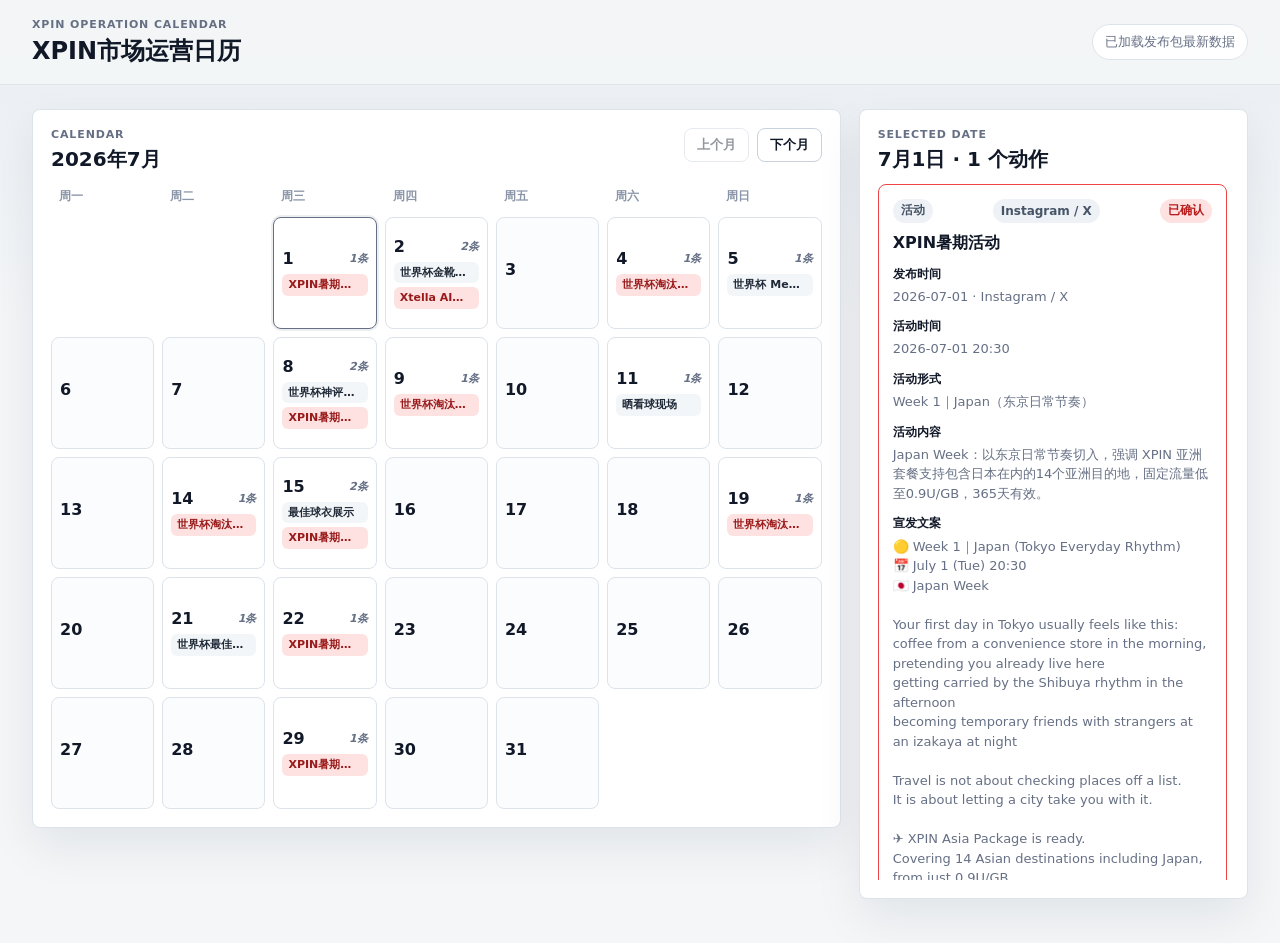
==== index.html @ 048c4fd0 "Initial XPIN ops calendar site" ====
<!doctype html>
<html lang="zh-CN">
  <head>
    <meta charset="utf-8" />
    <meta name="viewport" content="width=device-width, initial-scale=1" />
    <title>XPIN市场运营日历</title>
    <link rel="stylesheet" href="./styles.css?v=10" />
  </head>
  <body>
    <header class="topbar">
      <div>
        <p class="kicker">XPIN OPERATION CALENDAR</p>
        <h1>XPIN市场运营日历</h1>
      </div>
      <div class="status" id="dataStatus">正在读取日历数据</div>
    </header>

    <main class="workspace">
      <section class="main-grid">
        <div class="calendar-panel">
          <div class="panel-head">
            <div>
              <p class="kicker">CALENDAR</p>
              <h2 id="calendarTitle">运营日历</h2>
            </div>
            <div class="month-nav" aria-label="月份切换">
              <button id="prevMonth" type="button">上个月</button>
              <button id="nextMonth" type="button">下个月</button>
            </div>
          </div>
          <div class="calendar" id="calendar"></div>
        </div>

        <aside class="detail-panel">
          <div class="panel-head compact">
            <div>
              <p class="kicker">SELECTED DATE</p>
              <h2 id="selectedDateTitle">选择一个日期</h2>
            </div>
          </div>
          <div class="event-list" id="eventList"></div>
        </aside>
      </section>

    </main>

    <script src="./data.js?v=10" defer></script>
    <script src="./sync-config.js?v=10" defer></script>
    <script src="./app.js?v=10" defer></script>
  </body>
</html>
---- styles.css ----
:root {
  --bg: #f4f6f8;
  --ink: #111827;
  --muted: #667085;
  --subtle: #8a96a8;
  --panel: #ffffff;
  --line: #dce3ea;
  --line-strong: #c8d2dc;
  --black: #101828;
  --shadow: 0 18px 48px rgba(15, 23, 42, 0.08);
}

* {
  box-sizing: border-box;
}

body {
  margin: 0;
  background:
    linear-gradient(180deg, #e9eef3 0, rgba(233, 238, 243, 0) 320px),
    var(--bg);
  color: var(--ink);
  font-family:
    Inter, ui-sans-serif, system-ui, -apple-system, BlinkMacSystemFont, "Segoe UI",
    "PingFang SC", "Microsoft YaHei", sans-serif;
}

button,
select,
input {
  font: inherit;
}

.topbar {
  position: sticky;
  top: 0;
  z-index: 20;
  display: flex;
  justify-content: space-between;
  align-items: center;
  gap: 24px;
  min-height: 82px;
  padding: 18px 32px;
  border-bottom: 1px solid rgba(17, 24, 39, 0.08);
  background: rgba(244, 246, 248, 0.88);
  backdrop-filter: blur(14px);
}

.kicker {
  margin: 0 0 6px;
  color: var(--muted);
  font-size: 11px;
  font-weight: 800;
  letter-spacing: 0.08em;
}

h1,
h2,
h3,
p {
  margin: 0;
}

h1 {
  font-size: 24px;
  line-height: 1.2;
  letter-spacing: 0;
}

h2 {
  font-size: 20px;
  line-height: 1.25;
  letter-spacing: 0;
}

h3 {
  font-size: 16px;
  line-height: 1.3;
}

.status {
  flex: 0 0 auto;
  min-height: 34px;
  padding: 8px 12px;
  border: 1px solid var(--line);
  border-radius: 999px;
  background: var(--panel);
  color: var(--muted);
  font-size: 13px;
}

.workspace {
  display: grid;
  gap: 18px;
  padding: 24px 32px 44px;
}

.calendar-panel,
.detail-panel,
.table-section {
  border: 1px solid var(--line);
  border-radius: 8px;
  background: var(--panel);
  box-shadow: var(--shadow);
}

label {
  display: grid;
  gap: 6px;
  color: var(--muted);
  font-size: 12px;
  font-weight: 700;
}

select,
button,
input {
  min-height: 38px;
  border: 1px solid var(--line-strong);
  border-radius: 8px;
  background: #fff;
  color: var(--ink);
}

select {
  width: 100%;
  padding: 0 34px 0 11px;
}

input {
  width: 100%;
  padding: 0 11px;
}

button {
  padding: 0 14px;
  cursor: pointer;
  font-weight: 760;
}

button:hover,
select:hover,
input:hover {
  border-color: #9aa7b6;
}

.main-grid {
  display: grid;
  grid-template-columns: minmax(0, 1.35fr) minmax(340px, 0.65fr);
  gap: 18px;
  align-items: start;
}

.calendar-panel,
.detail-panel,
.table-section {
  padding: 18px;
}

.panel-head {
  display: flex;
  justify-content: space-between;
  align-items: flex-start;
  gap: 18px;
  margin-bottom: 16px;
}

.panel-head.compact {
  margin-bottom: 12px;
}

.month-nav {
  display: flex;
  gap: 8px;
  align-items: center;
}

.month-nav button {
  min-height: 34px;
  padding: 0 12px;
  color: var(--ink);
  font-size: 13px;
}

.month-nav button:disabled {
  cursor: not-allowed;
  opacity: 0.45;
}

.legend {
  display: flex;
  flex-wrap: wrap;
  justify-content: flex-end;
  gap: 8px 14px;
  color: var(--muted);
  font-size: 12px;
}

.legend span {
  display: inline-flex;
  align-items: center;
  gap: 6px;
}

.dot {
  display: inline-block;
  width: 8px;
  height: 8px;
  border-radius: 999px;
}

.warmup {
  background: var(--line-strong);
}

.launch {
  background: var(--line-strong);
}

.sustain {
  background: var(--line-strong);
}

.close {
  background: var(--line-strong);
}

.calendar {
  display: grid;
  grid-template-columns: repeat(7, minmax(0, 1fr));
  gap: 8px;
}

.weekday {
  padding: 0 8px 4px;
  color: var(--subtle);
  font-size: 12px;
  font-weight: 800;
}

.day {
  min-height: 112px;
  padding: 8px;
  border: 1px solid var(--line);
  border-radius: 8px;
  background: #fbfcfe;
  text-align: left;
}

.day.empty {
  background: transparent;
  border-color: transparent;
  box-shadow: none;
  cursor: default;
}

.day.has-events {
  background: #ffffff;
}

.day.selected {
  border-color: #667085;
  box-shadow: 0 0 0 2px rgba(102, 112, 133, 0.12);
}

.day-number {
  display: flex;
  justify-content: space-between;
  align-items: center;
  margin-bottom: 6px;
  font-weight: 820;
}

.event-count {
  color: var(--muted);
  font-size: 11px;
}

.mini-event {
  display: block;
  width: 100%;
  margin-top: 4px;
  padding: 4px 6px;
  border-radius: 6px;
  color: #1f2937;
  font-size: 11px;
  line-height: 1.25;
  white-space: nowrap;
  overflow: hidden;
  text-overflow: ellipsis;
  background: #f3f6f8;
}

.mini-event.warmup {
  background: #f3f6f8;
}

.mini-event.launch {
  background: #f3f6f8;
}

.mini-event.sustain {
  background: #f3f6f8;
}

.mini-event.close {
  background: #f3f6f8;
}

.mini-event.confirmed {
  background: #fee2e2;
  color: #991b1b;
}

.event-list {
  display: grid;
  gap: 10px;
  max-height: 696px;
  overflow: auto;
  padding-right: 2px;
}

.empty-state {
  min-height: 180px;
  display: grid;
  place-items: center;
  border: 1px dashed var(--line-strong);
  border-radius: 8px;
  color: var(--muted);
  text-align: center;
  line-height: 1.6;
}

.event-card {
  width: 100%;
  padding: 14px;
  border: 1px solid var(--line);
  border-radius: 8px;
  background: #fff;
  text-align: left;
  cursor: pointer;
}

.event-card.active {
  border-color: #667085;
  background: #fff;
}

.event-card.confirmed {
  border-color: #ef4444;
}

.event-top {
  display: flex;
  justify-content: space-between;
  gap: 12px;
}

.stage-pill,
.channel-pill,
.confirm-pill {
  display: inline-flex;
  align-items: center;
  min-height: 24px;
  padding: 0 8px;
  border-radius: 999px;
  background: #eef2f6;
  color: #475467;
  font-size: 12px;
  font-weight: 800;
  white-space: nowrap;
}

.confirm-pill {
  background: #fee2e2;
  color: #b91c1c;
}

.event-card h3 {
  margin-top: 10px;
}

.event-card p {
  margin-top: 8px;
  color: var(--muted);
  font-size: 13px;
  line-height: 1.5;
}

.event-section {
  margin-top: 12px;
}

.event-section h4 {
  margin: 0;
  color: var(--ink);
  font-size: 12px;
  font-weight: 850;
  line-height: 1.35;
}

.event-section p {
  margin-top: 5px;
}

.post-text {
  white-space: pre-wrap;
}

.price-line {
  display: flex;
  flex-wrap: wrap;
  gap: 8px;
  margin-top: 12px;
}

.price-line span {
  min-height: 28px;
  padding: 5px 8px;
  border-radius: 6px;
  background: #f3f6f8;
  font-size: 12px;
  font-weight: 760;
}

.price-line .deal {
  background: #f3f6f8;
  color: var(--ink);
}

.product-detail {
  margin-top: 12px;
  padding: 10px 12px;
  border: 1px solid var(--line);
  border-radius: 8px;
  background: #fff;
}

.product-detail summary {
  cursor: pointer;
  color: var(--ink);
  font-weight: 820;
  line-height: 1.4;
}

.product-detail dl {
  display: grid;
  gap: 8px;
  margin: 10px 0 0;
}

.product-detail dl div {
  display: grid;
  grid-template-columns: 72px minmax(0, 1fr);
  gap: 10px;
}

.product-detail dt {
  color: var(--subtle);
  font-size: 12px;
  font-weight: 800;
}

.product-detail dd {
  min-width: 0;
  margin: 0;
  color: #344054;
  word-break: break-word;
}

.event-link-editor {
  display: grid;
  gap: 8px;
  margin: -4px 0 8px;
  padding: 12px;
  border: 1px solid var(--line);
  border-radius: 8px;
  background: #fbfcfe;
}

.event-link-editor.active {
  border-color: var(--line-strong);
  background: #fbfcfe;
}

.link-actions {
  display: flex;
  gap: 8px;
  align-items: center;
}

.link-actions a,
.table-link {
  display: inline-flex;
  align-items: center;
  min-height: 34px;
  color: var(--ink);
  font-size: 13px;
  font-weight: 800;
  text-decoration: none;
}

.muted {
  color: var(--muted);
  font-size: 12px;
  line-height: 1.5;
}

.hint {
  color: var(--muted);
  font-size: 13px;
}

.table-wrap {
  overflow: auto;
  border: 1px solid var(--line);
  border-radius: 8px;
}

table {
  width: 100%;
  min-width: 1180px;
  border-collapse: collapse;
}

th,
td {
  padding: 11px 12px;
  border-bottom: 1px solid var(--line);
  text-align: left;
  vertical-align: top;
  font-size: 13px;
}

th {
  position: sticky;
  top: 0;
  background: #f8fafc;
  color: #475467;
  font-size: 12px;
  z-index: 1;
}

td {
  color: #344054;
  line-height: 1.45;
}

td strong {
  color: var(--ink);
}

@media (max-width: 1100px) {
  .filters,
  .main-grid {
    grid-template-columns: 1fr;
  }

  .filters {
    align-items: stretch;
  }

  .topbar {
    position: static;
    align-items: flex-start;
    flex-direction: column;
  }
}

@media (max-width: 760px) {
  .topbar,
  .workspace {
    padding-left: 16px;
    padding-right: 16px;
  }

  .calendar {
    grid-template-columns: repeat(2, minmax(0, 1fr));
  }

  .weekday {
    display: none;
  }

  .day.empty {
    display: none;
  }

  .panel-head {
    flex-direction: column;
  }
}
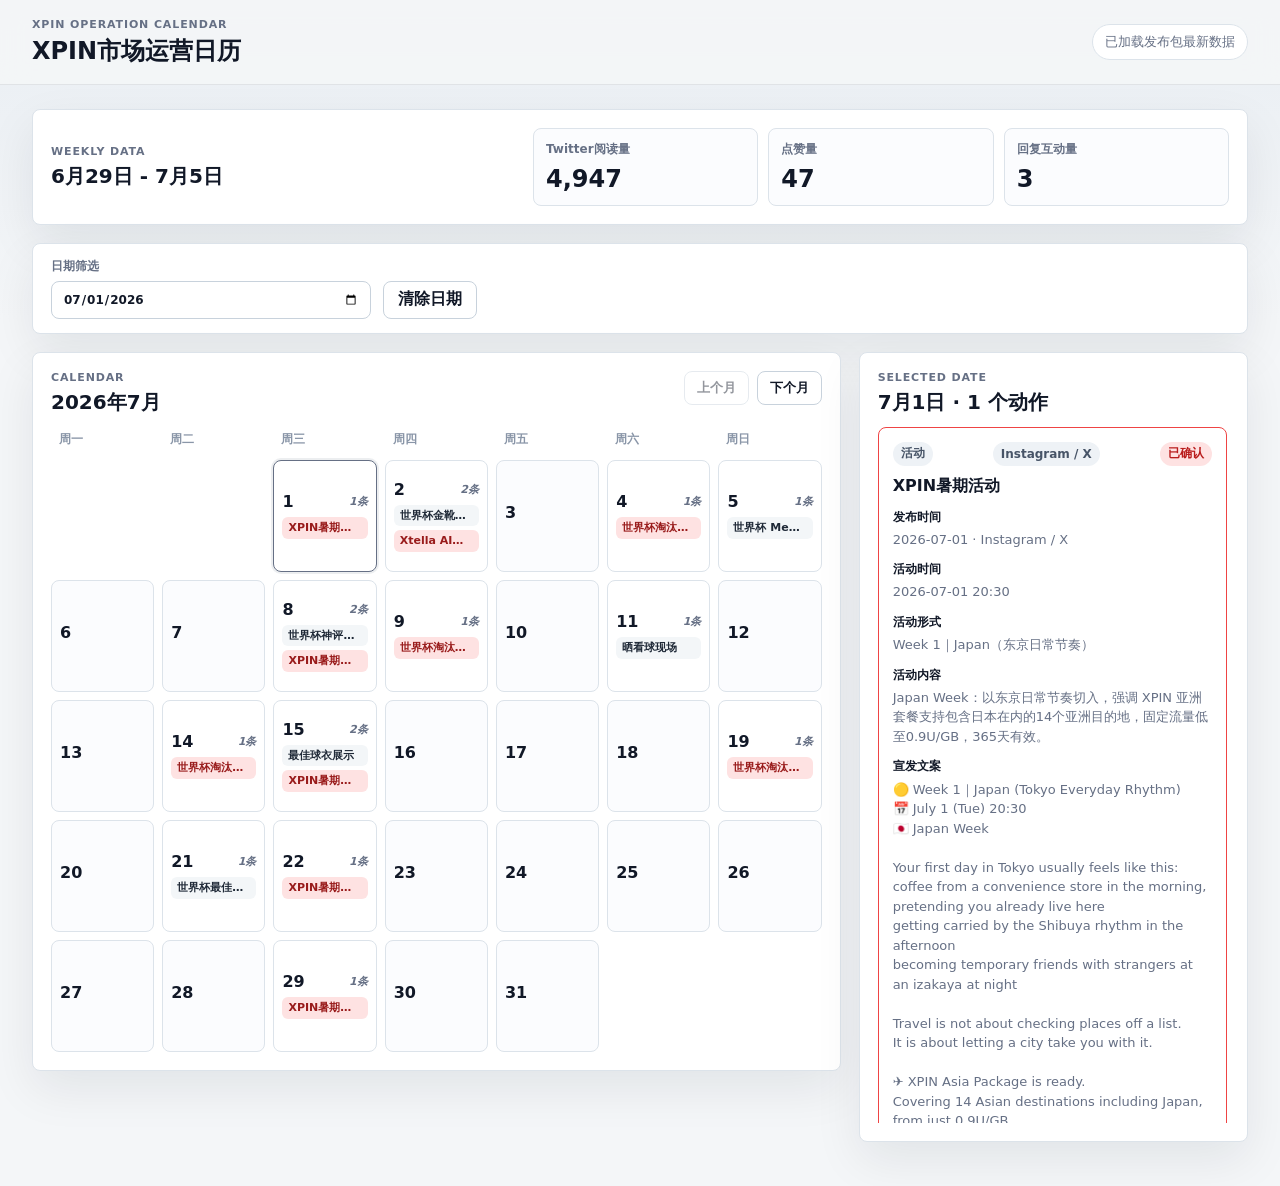
==== commit c6616cfa: "Show Twitter metrics in calendar" ====
--- a/index.html
+++ b/index.html
@@ -16,6 +16,35 @@
     </header>
 
     <main class="workspace">
+      <section class="weekly-summary" aria-label="当周数据总览">
+        <div>
+          <p class="kicker">WEEKLY DATA</p>
+          <h2 id="weekRangeTitle">当周数据总览</h2>
+        </div>
+        <div class="metric-grid">
+          <div class="metric-card">
+            <span>Twitter阅读量</span>
+            <strong id="weekImpressions">0</strong>
+          </div>
+          <div class="metric-card">
+            <span>点赞量</span>
+            <strong id="weekLikes">0</strong>
+          </div>
+          <div class="metric-card">
+            <span>回复互动量</span>
+            <strong id="weekReplies">0</strong>
+          </div>
+        </div>
+      </section>
+
+      <section class="filters" aria-label="日历筛选">
+        <label>
+          日期筛选
+          <input id="dateFilter" type="date" min="2026-07-01" max="2027-02-20" />
+        </label>
+        <button id="clearDateFilter" type="button">清除日期</button>
+      </section>
+
       <section class="main-grid">
         <div class="calendar-panel">
           <div class="panel-head">
@@ -44,8 +73,8 @@
 
     </main>
 
-    <script src="./data.js?v=10" defer></script>
-    <script src="./sync-config.js?v=10" defer></script>
-    <script src="./app.js?v=10" defer></script>
+    <script src="./data.js?v=11" defer></script>
+    <script src="./sync-config.js?v=11" defer></script>
+    <script src="./app.js?v=11" defer></script>
   </body>
 </html>
--- a/styles.css
+++ b/styles.css
@@ -95,6 +95,8 @@
   padding: 24px 32px 44px;
 }
 
+.weekly-summary,
+.filters,
 .calendar-panel,
 .detail-panel,
 .table-section {
@@ -102,6 +104,55 @@
   border-radius: 8px;
   background: var(--panel);
   box-shadow: var(--shadow);
+}
+
+.weekly-summary {
+  display: grid;
+  grid-template-columns: minmax(220px, 0.8fr) minmax(0, 1.2fr);
+  gap: 18px;
+  align-items: center;
+  padding: 18px;
+}
+
+.metric-grid {
+  display: grid;
+  grid-template-columns: repeat(3, minmax(0, 1fr));
+  gap: 10px;
+}
+
+.metric-card {
+  min-height: 78px;
+  padding: 12px;
+  border: 1px solid var(--line);
+  border-radius: 8px;
+  background: #fbfcfe;
+}
+
+.metric-card span {
+  display: block;
+  color: var(--muted);
+  font-size: 12px;
+  font-weight: 800;
+}
+
+.metric-card strong {
+  display: block;
+  margin-top: 8px;
+  color: var(--ink);
+  font-size: 24px;
+  line-height: 1.1;
+}
+
+.filters {
+  display: grid;
+  grid-template-columns: minmax(220px, 320px) auto;
+  gap: 12px;
+  align-items: end;
+  padding: 14px 18px;
+}
+
+.filters button {
+  justify-self: start;
 }
 
 label {
@@ -428,6 +479,40 @@
   color: var(--ink);
 }
 
+.metric-section {
+  padding-top: 2px;
+}
+
+.event-metrics {
+  display: grid;
+  grid-template-columns: repeat(3, minmax(0, 1fr));
+  gap: 8px;
+  margin-top: 8px;
+}
+
+.event-metrics span {
+  display: grid;
+  gap: 4px;
+  min-height: 56px;
+  padding: 9px 10px;
+  border: 1px solid var(--line);
+  border-radius: 8px;
+  background: #fbfcfe;
+}
+
+.event-metrics em {
+  color: var(--muted);
+  font-size: 11px;
+  font-style: normal;
+  font-weight: 800;
+}
+
+.event-metrics strong {
+  color: var(--ink);
+  font-size: 18px;
+  line-height: 1.1;
+}
+
 .product-detail {
   margin-top: 12px;
   padding: 10px 12px;
@@ -551,6 +636,7 @@
 }
 
 @media (max-width: 1100px) {
+  .weekly-summary,
   .filters,
   .main-grid {
     grid-template-columns: 1fr;
@@ -589,4 +675,9 @@
   .panel-head {
     flex-direction: column;
   }
-}
+
+  .metric-grid,
+  .event-metrics {
+    grid-template-columns: 1fr;
+  }
+}
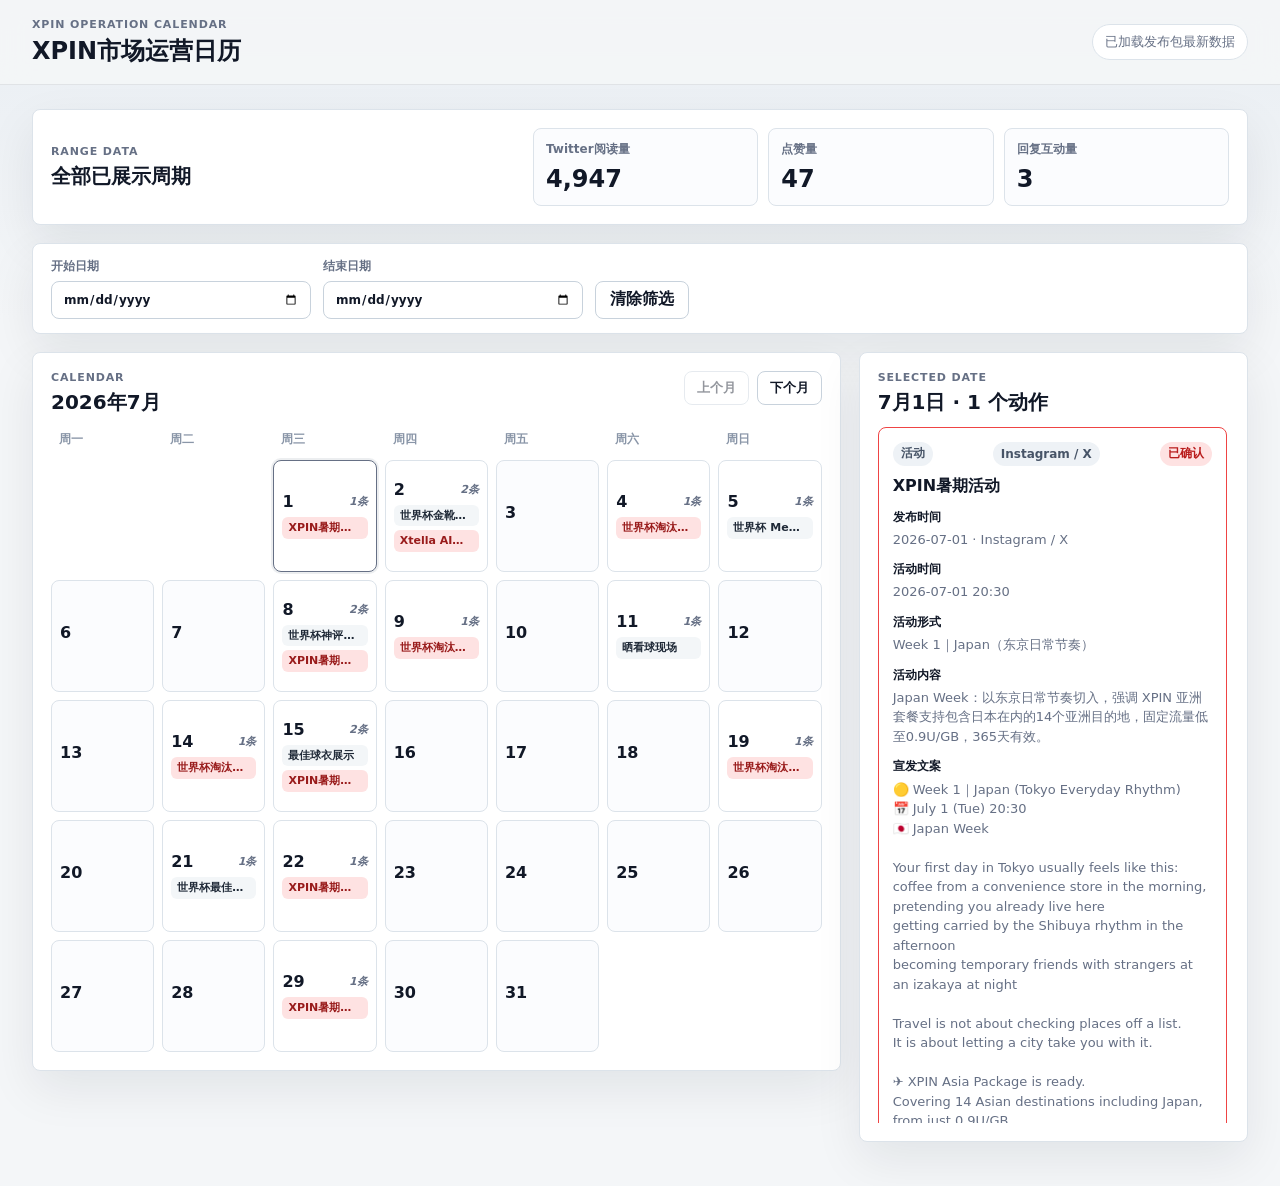
==== commit 49314022: "Support date range filtering" ====
--- a/index.html
+++ b/index.html
@@ -4,7 +4,7 @@
     <meta charset="utf-8" />
     <meta name="viewport" content="width=device-width, initial-scale=1" />
     <title>XPIN市场运营日历</title>
-    <link rel="stylesheet" href="./styles.css?v=10" />
+    <link rel="stylesheet" href="./styles.css?v=12" />
   </head>
   <body>
     <header class="topbar">
@@ -16,10 +16,10 @@
     </header>
 
     <main class="workspace">
-      <section class="weekly-summary" aria-label="当周数据总览">
+      <section class="weekly-summary" aria-label="筛选范围数据总览">
         <div>
-          <p class="kicker">WEEKLY DATA</p>
-          <h2 id="weekRangeTitle">当周数据总览</h2>
+          <p class="kicker">RANGE DATA</p>
+          <h2 id="weekRangeTitle">筛选范围数据总览</h2>
         </div>
         <div class="metric-grid">
           <div class="metric-card">
@@ -39,10 +39,14 @@
 
       <section class="filters" aria-label="日历筛选">
         <label>
-          日期筛选
-          <input id="dateFilter" type="date" min="2026-07-01" max="2027-02-20" />
+          开始日期
+          <input id="startDateFilter" type="date" min="2026-07-01" max="2027-02-20" />
         </label>
-        <button id="clearDateFilter" type="button">清除日期</button>
+        <label>
+          结束日期
+          <input id="endDateFilter" type="date" min="2026-07-01" max="2027-02-20" />
+        </label>
+        <button id="clearDateFilter" type="button">清除筛选</button>
       </section>
 
       <section class="main-grid">
@@ -73,8 +77,8 @@
 
     </main>
 
-    <script src="./data.js?v=11" defer></script>
-    <script src="./sync-config.js?v=11" defer></script>
-    <script src="./app.js?v=11" defer></script>
+    <script src="./data.js?v=12" defer></script>
+    <script src="./sync-config.js?v=12" defer></script>
+    <script src="./app.js?v=12" defer></script>
   </body>
 </html>
--- a/styles.css
+++ b/styles.css
@@ -145,7 +145,7 @@
 
 .filters {
   display: grid;
-  grid-template-columns: minmax(220px, 320px) auto;
+  grid-template-columns: minmax(180px, 260px) minmax(180px, 260px) auto;
   gap: 12px;
   align-items: end;
   padding: 14px 18px;
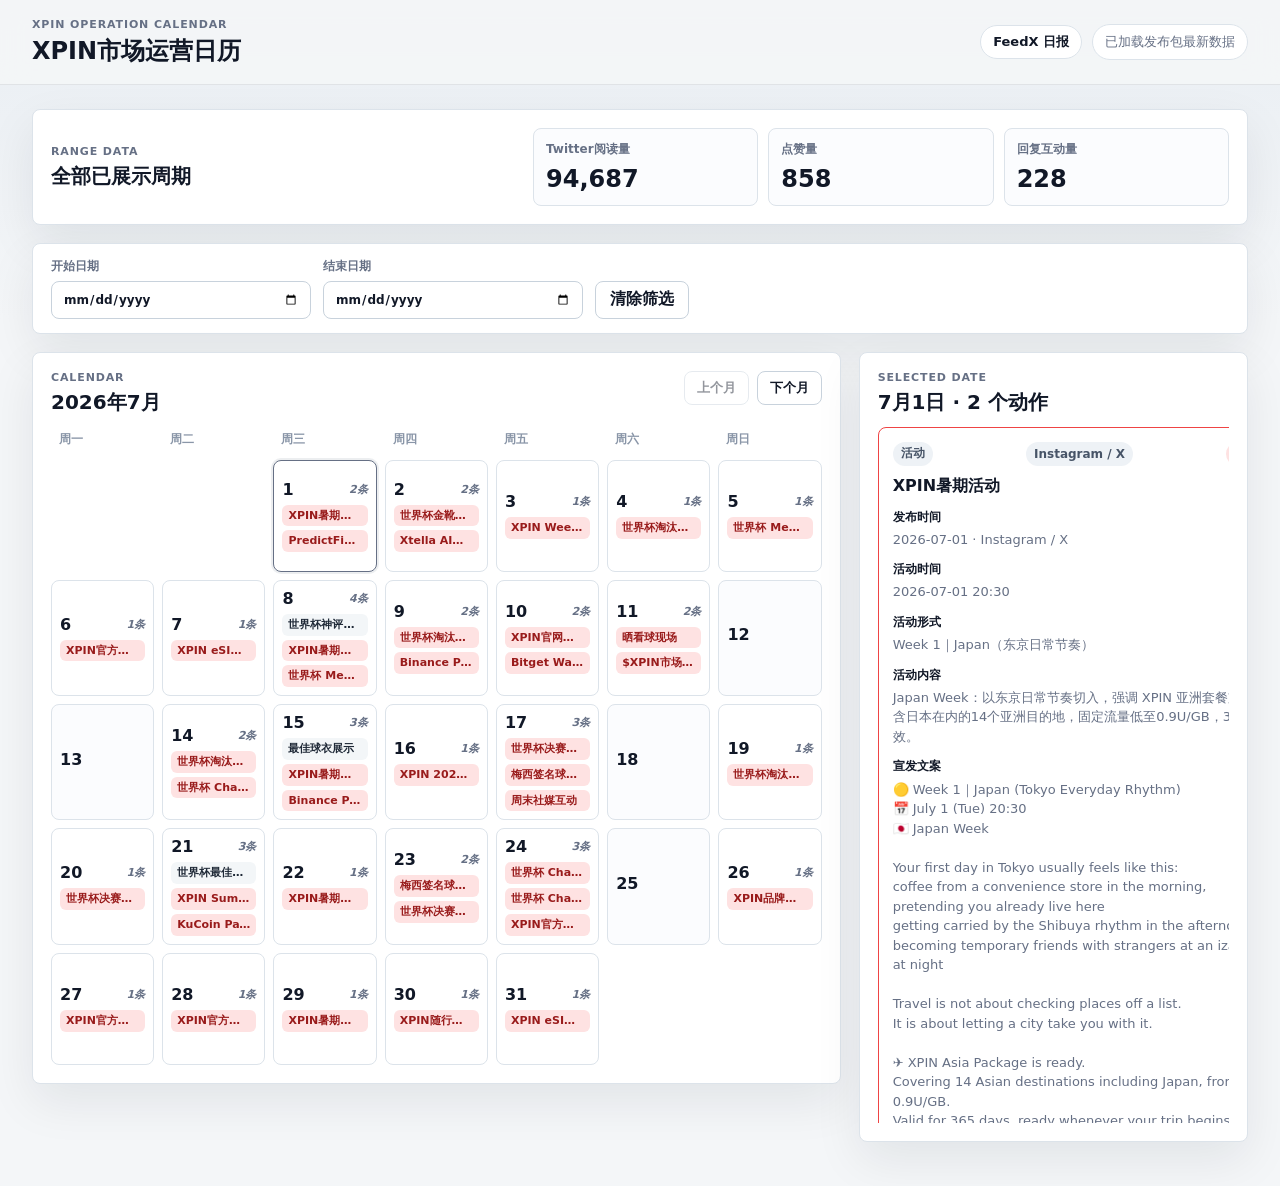
==== commit 79774cff: "Add FeedX daily brief page" ====
--- a/index.html
+++ b/index.html
@@ -12,7 +12,10 @@
         <p class="kicker">XPIN OPERATION CALENDAR</p>
         <h1>XPIN市场运营日历</h1>
       </div>
-      <div class="status" id="dataStatus">正在读取日历数据</div>
+      <div class="topbar-actions">
+        <a class="nav-link" href="./feedx.html">FeedX 日报</a>
+        <div class="status" id="dataStatus">正在读取日历数据</div>
+      </div>
     </header>
 
     <main class="workspace">
--- a/styles.css
+++ b/styles.css
@@ -89,10 +89,163 @@
   font-size: 13px;
 }
 
+.topbar-actions {
+  display: flex;
+  align-items: center;
+  gap: 10px;
+}
+
+.nav-link {
+  display: inline-flex;
+  align-items: center;
+  min-height: 34px;
+  padding: 0 12px;
+  border: 1px solid var(--line);
+  border-radius: 999px;
+  background: var(--panel);
+  color: var(--ink);
+  font-size: 13px;
+  font-weight: 800;
+  text-decoration: none;
+}
+
+.nav-link:hover {
+  border-color: #9aa7b6;
+}
+
 .workspace {
   display: grid;
   gap: 18px;
   padding: 24px 32px 44px;
+}
+
+.feedx-workspace {
+  gap: 18px;
+}
+
+.feedx-hero {
+  align-items: start;
+}
+
+.feedx-subtitle {
+  margin-top: 8px;
+  color: var(--muted);
+  font-size: 13px;
+  line-height: 1.5;
+}
+
+.metric-card .metric-text {
+  font-size: 14px;
+  line-height: 1.35;
+}
+
+.feedx-layout {
+  grid-template-columns: minmax(220px, 0.28fr) minmax(0, 0.72fr);
+}
+
+.feedx-sidebar {
+  position: sticky;
+  top: 106px;
+}
+
+.feedx-report-list {
+  display: grid;
+  gap: 8px;
+}
+
+.feedx-report-button {
+  display: grid;
+  gap: 4px;
+  min-height: 62px;
+  padding: 10px 12px;
+  text-align: left;
+}
+
+.feedx-report-button.active {
+  border-color: #667085;
+  box-shadow: 0 0 0 2px rgba(102, 112, 133, 0.12);
+}
+
+.feedx-report-button span {
+  color: var(--muted);
+  font-size: 12px;
+  font-weight: 700;
+}
+
+.feedx-detail {
+  display: grid;
+  gap: 14px;
+}
+
+.feedx-summary-card,
+.feedx-section,
+.feedx-card {
+  border: 1px solid var(--line);
+  border-radius: 8px;
+  background: #fff;
+}
+
+.feedx-summary-card,
+.feedx-section {
+  padding: 16px;
+}
+
+.feedx-summary-card h2 {
+  margin-top: 12px;
+}
+
+.feedx-summary-card p,
+.feedx-card p,
+.takeaway-list {
+  margin-top: 10px;
+  color: var(--muted);
+  font-size: 14px;
+  line-height: 1.65;
+}
+
+.feedx-card-grid {
+  display: grid;
+  gap: 10px;
+}
+
+.feedx-card {
+  padding: 13px;
+}
+
+.priority-pill {
+  display: inline-flex;
+  align-items: center;
+  min-height: 24px;
+  padding: 0 8px;
+  border-radius: 999px;
+  background: #eef2f6;
+  color: #475467;
+  font-size: 12px;
+  font-weight: 850;
+  white-space: nowrap;
+}
+
+.priority-pill.high {
+  background: #fee2e2;
+  color: #b91c1c;
+}
+
+.priority-pill.medium {
+  background: #fef3c7;
+  color: #92400e;
+}
+
+.priority-pill.low {
+  background: #e5e7eb;
+  color: #374151;
+}
+
+.takeaway-list {
+  padding-left: 20px;
+}
+
+.takeaway-list li + li {
+  margin-top: 6px;
 }
 
 .weekly-summary,
@@ -651,6 +804,21 @@
     align-items: flex-start;
     flex-direction: column;
   }
+
+  .topbar-actions {
+    width: 100%;
+    justify-content: space-between;
+    align-items: flex-start;
+    flex-wrap: wrap;
+  }
+
+  .feedx-layout {
+    grid-template-columns: 1fr;
+  }
+
+  .feedx-sidebar {
+    position: static;
+  }
 }
 
 @media (max-width: 760px) {
